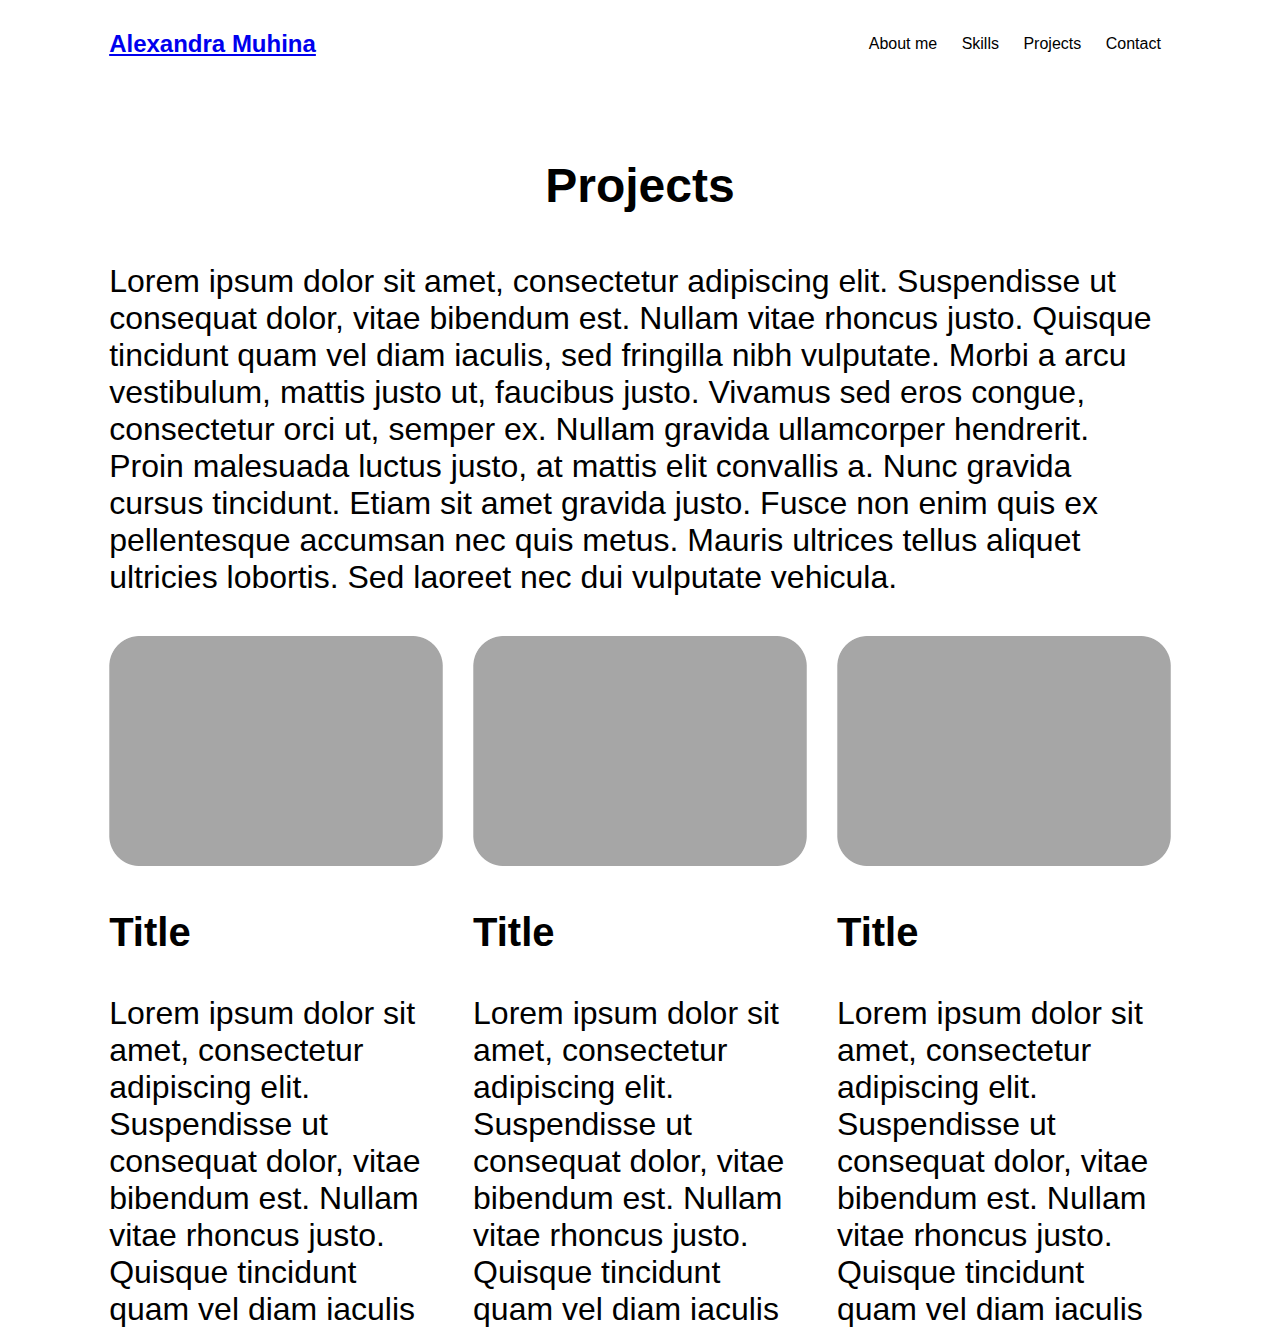
==== projects.html @ b8fadcdb "added contact section, thank you page and project page" ====
<!DOCTYPE html>
<html>
    <head>
        <meta charset="utf-8">
        <title>Alexandra Muhina Portfolio</title>
        <meta name="description" content="">
        <meta name="viewport" content="width=device-width, initial-scale=1">
        <link rel="stylesheet" href="resources\styles.css">
    </head>
    <body>
        <div class="grid-container">
            <header>
                <div class="logo"><a href="index.html">Alexandra Muhina</a></div>
                <nav>
                    <a href="./index.html#about">About me</a>
                    <a href="./index.html#skills">Skills</a>
                    <a href="projects.html">Projects</a>
                    <a href="./index.html#contact">Contact</a>
                </nav>
            </header>
            <main>
                <section class="section" id="projects">
                    <h2 class="title">Projects</h2>
                    <p class="content">Lorem ipsum dolor sit amet, consectetur adipiscing elit. Suspendisse ut consequat dolor, vitae bibendum est. Nullam vitae rhoncus justo. Quisque tincidunt quam vel diam iaculis, 
                        sed fringilla nibh vulputate. Morbi a arcu vestibulum, mattis justo ut, faucibus justo. Vivamus sed eros congue, consectetur orci ut, semper ex. 
                        Nullam gravida ullamcorper hendrerit. Proin malesuada luctus justo, at mattis elit convallis a. Nunc gravida cursus tincidunt. Etiam sit amet gravida justo. 
                        Fusce non enim quis ex pellentesque accumsan nec quis metus. Mauris ultrices tellus aliquet ultricies lobortis. Sed laoreet nec dui vulputate vehicula.</p>
                    <div class="box">
                        <div class="card">
                            <img src="resources\images\placeholder_project.png" alt="placeholder project">
                            <div class="text">
                                <h3>Title</h3>
                                <p>Lorem ipsum dolor sit amet, consectetur adipiscing elit. Suspendisse ut consequat dolor, vitae bibendum est. Nullam vitae rhoncus justo. Quisque tincidunt quam vel diam iaculis</p>
                            </div>
                        </div>
                        <div class="card">
                            <img src="resources\images\placeholder_project.png" alt="placeholder project">
                            <div class="text">
                                <h3>Title</h3>
                                <p>Lorem ipsum dolor sit amet, consectetur adipiscing elit. Suspendisse ut consequat dolor, vitae bibendum est. Nullam vitae rhoncus justo. Quisque tincidunt quam vel diam iaculis</p>
                            </div>
                        </div>
                        <div class="card">
                            <img src="resources\images\placeholder_project.png" alt="placeholder project">
                            <div class="text">
                                <h3>Title</h3>
                                <p>Lorem ipsum dolor sit amet, consectetur adipiscing elit. Suspendisse ut consequat dolor, vitae bibendum est. Nullam vitae rhoncus justo. Quisque tincidunt quam vel diam iaculis</p>
                            </div>
                        </div>
                    </div>
            </main>
        </div>
            
    </body>
</html>
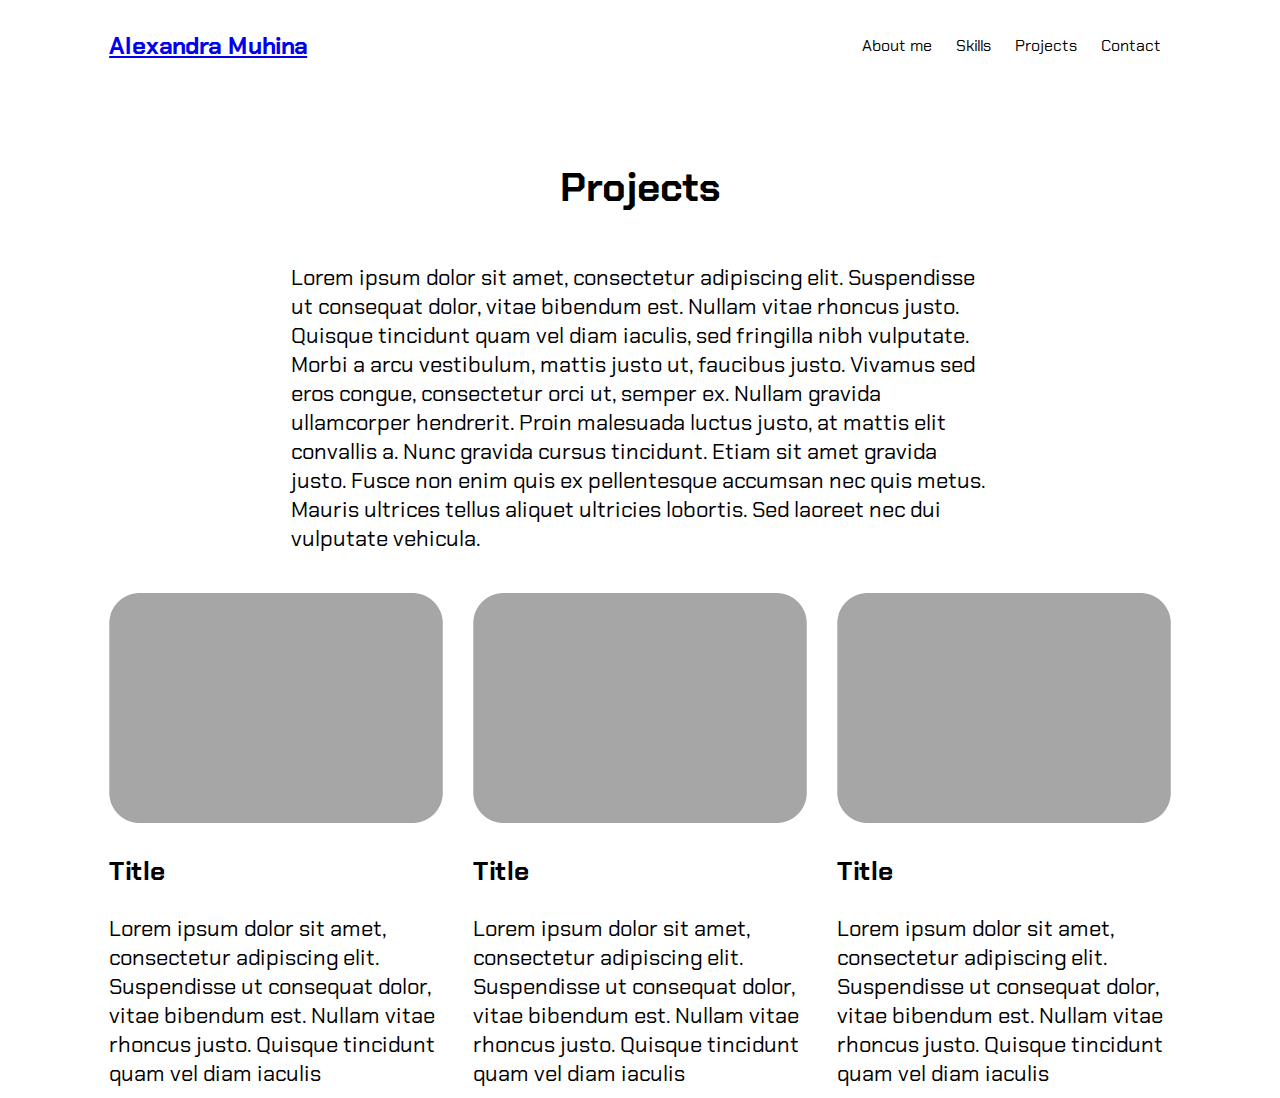
==== commit a9fe2246: "style changes" ====
--- a/projects.html
+++ b/projects.html
@@ -6,6 +6,7 @@
         <meta name="description" content="">
         <meta name="viewport" content="width=device-width, initial-scale=1">
         <link rel="stylesheet" href="resources\styles.css">
+        <link href="https://fonts.googleapis.com/css2?family=Chakra+Petch:ital,wght@0,300;0,400;0,500;0,600;0,700;1,300;1,400;1,500;1,600;1,700&display=swap" rel="stylesheet">
     </head>
     <body>
         <div class="grid-container">
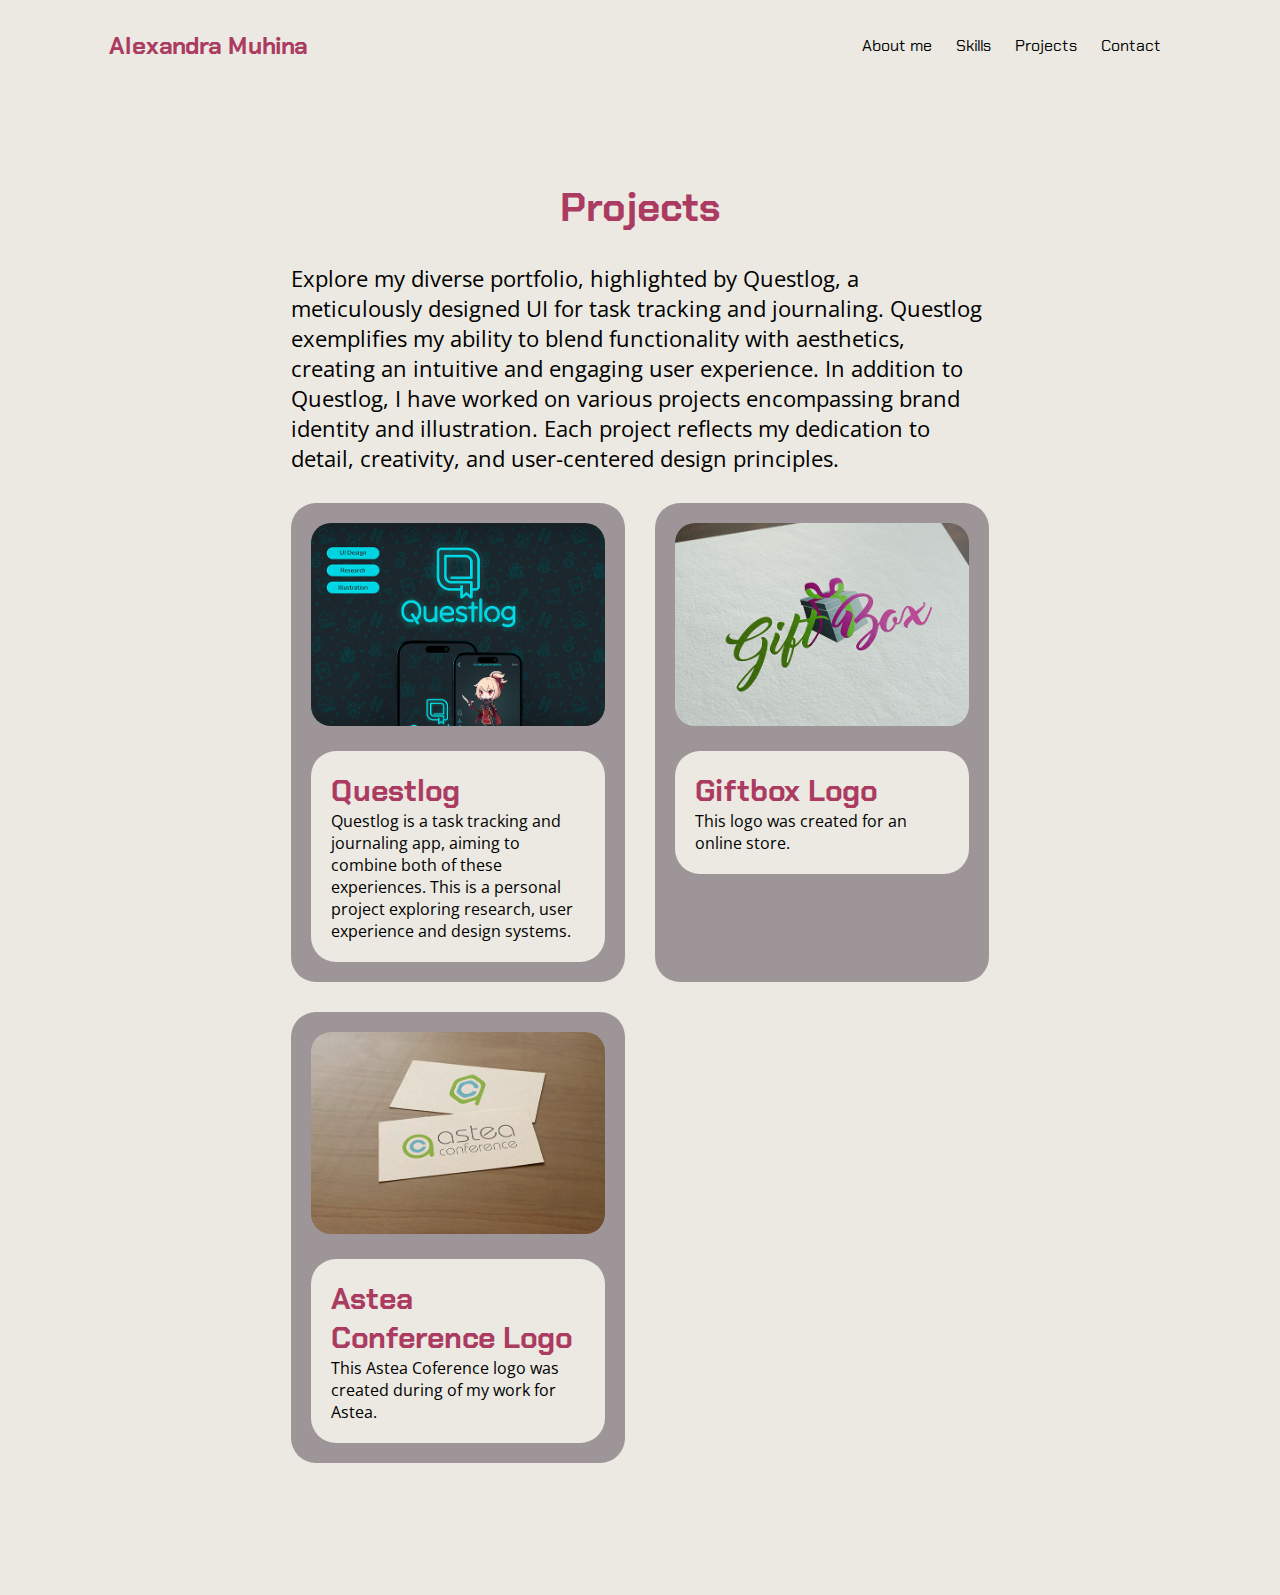
==== commit d1174dbd: "add icons, add text, add color, add links" ====
--- a/projects.html
+++ b/projects.html
@@ -6,12 +6,16 @@
         <meta name="description" content="">
         <meta name="viewport" content="width=device-width, initial-scale=1">
         <link rel="stylesheet" href="resources\styles.css">
+        <link rel='stylesheet' href='https://cdn-uicons.flaticon.com/2.4.0/uicons-brands/css/uicons-brands.css'>
+        <link rel="preconnect" href="https://fonts.googleapis.com">
+        <link rel="preconnect" href="https://fonts.gstatic.com" crossorigin>
         <link href="https://fonts.googleapis.com/css2?family=Chakra+Petch:ital,wght@0,300;0,400;0,500;0,600;0,700;1,300;1,400;1,500;1,600;1,700&display=swap" rel="stylesheet">
+        <link href="https://fonts.googleapis.com/css2?family=Chakra+Petch:ital,wght@0,300;0,400;0,500;0,600;0,700;1,300;1,400;1,500;1,600;1,700&family=Open+Sans:ital,wght@0,300..800;1,300..800&display=swap" rel="stylesheet">
     </head>
     <body>
         <div class="grid-container">
             <header>
-                <div class="logo"><a href="index.html">Alexandra Muhina</a></div>
+                <div id="logo"><a href="index.html">Alexandra Muhina</a></div>
                 <nav>
                     <a href="./index.html#about">About me</a>
                     <a href="./index.html#skills">Skills</a>
@@ -22,34 +26,41 @@
             <main>
                 <section class="section" id="projects">
                     <h2 class="title">Projects</h2>
-                    <p class="content">Lorem ipsum dolor sit amet, consectetur adipiscing elit. Suspendisse ut consequat dolor, vitae bibendum est. Nullam vitae rhoncus justo. Quisque tincidunt quam vel diam iaculis, 
-                        sed fringilla nibh vulputate. Morbi a arcu vestibulum, mattis justo ut, faucibus justo. Vivamus sed eros congue, consectetur orci ut, semper ex. 
-                        Nullam gravida ullamcorper hendrerit. Proin malesuada luctus justo, at mattis elit convallis a. Nunc gravida cursus tincidunt. Etiam sit amet gravida justo. 
-                        Fusce non enim quis ex pellentesque accumsan nec quis metus. Mauris ultrices tellus aliquet ultricies lobortis. Sed laoreet nec dui vulputate vehicula.</p>
+                    <p class="content">Explore my diverse portfolio, highlighted by Questlog, a meticulously designed UI for task tracking and journaling. 
+                        Questlog exemplifies my ability to blend functionality with aesthetics, creating an intuitive and engaging user experience. 
+                        In addition to Questlog, I have worked on various projects encompassing brand identity and illustration. 
+                        Each project reflects my dedication to detail, creativity, and user-centered design principles.</p>
                     <div class="box">
-                        <div class="card">
-                            <img src="resources\images\placeholder_project.png" alt="placeholder project">
+                        <div class="card"><a href="https://www.behance.net/gallery/190737337/Questlog-UI-design-Task-tracking-and-Journaling-app" target="_blank">
+                            <img src="resources\images\Questlog thumbnail.png" alt="Questlog Project">
                             <div class="text">
-                                <h3>Title</h3>
-                                <p>Lorem ipsum dolor sit amet, consectetur adipiscing elit. Suspendisse ut consequat dolor, vitae bibendum est. Nullam vitae rhoncus justo. Quisque tincidunt quam vel diam iaculis</p>
+                                <h3>Questlog</h3>
+                                <p>Questlog is a task tracking and journaling app, aiming to combine both of these experiences. This is a personal project exploring research, user experience and design systems.</p>
                             </div>
-                        </div>
-                        <div class="card">
-                            <img src="resources\images\placeholder_project.png" alt="placeholder project">
+                        </a></div>
+                        <div class="card"><a href="https://www.behance.net/gallery/46434667/GiftBox" target="_blank">
+                            <img src="resources\images\giftbox.png" alt="Giftbox logo Project">
                             <div class="text">
-                                <h3>Title</h3>
-                                <p>Lorem ipsum dolor sit amet, consectetur adipiscing elit. Suspendisse ut consequat dolor, vitae bibendum est. Nullam vitae rhoncus justo. Quisque tincidunt quam vel diam iaculis</p>
+                                <h3>Giftbox Logo</h3>
+                                <p>This logo was created for an online store.</p>
                             </div>
-                        </div>
-                        <div class="card">
-                            <img src="resources\images\placeholder_project.png" alt="placeholder project">
+                        </a></div>
+                        <div class="card"><a href="https://www.behance.net/gallery/62689023/Conference-Logos" target="_blank">
+                            <img src="resources\images\astea_mockup.png" alt="Astea Conference logo project">
                             <div class="text">
-                                <h3>Title</h3>
-                                <p>Lorem ipsum dolor sit amet, consectetur adipiscing elit. Suspendisse ut consequat dolor, vitae bibendum est. Nullam vitae rhoncus justo. Quisque tincidunt quam vel diam iaculis</p>
+                                <h3>Astea Conference Logo</h3>
+                                <p>This Astea Coference logo was created during of my work for Astea. </p>
                             </div>
-                        </div>
+                        </a></div>
                     </div>
             </main>
+            <footer>
+                <div class="icons">
+                    <a href="https://www.behance.net/amuhina" target=”_blank”><i class="fi fi-brands-behance" title="Behance" alt="Behance"></i></a>
+                    <a href="https://github.com/a-muhina" target=”_blank”><i class="fi fi-brands-github" title="GitHub" alt="GitHub"></i></a>
+                    <a href="https://www.linkedin.com/in/alexandra-muhina-767a73120/" target=”_blank”><i class="fi fi-brands-linkedin" alt="LinkedIn" title="LinkedIn"></i></a>
+                </div>
+            </footer>
         </div>
             
     </body>
